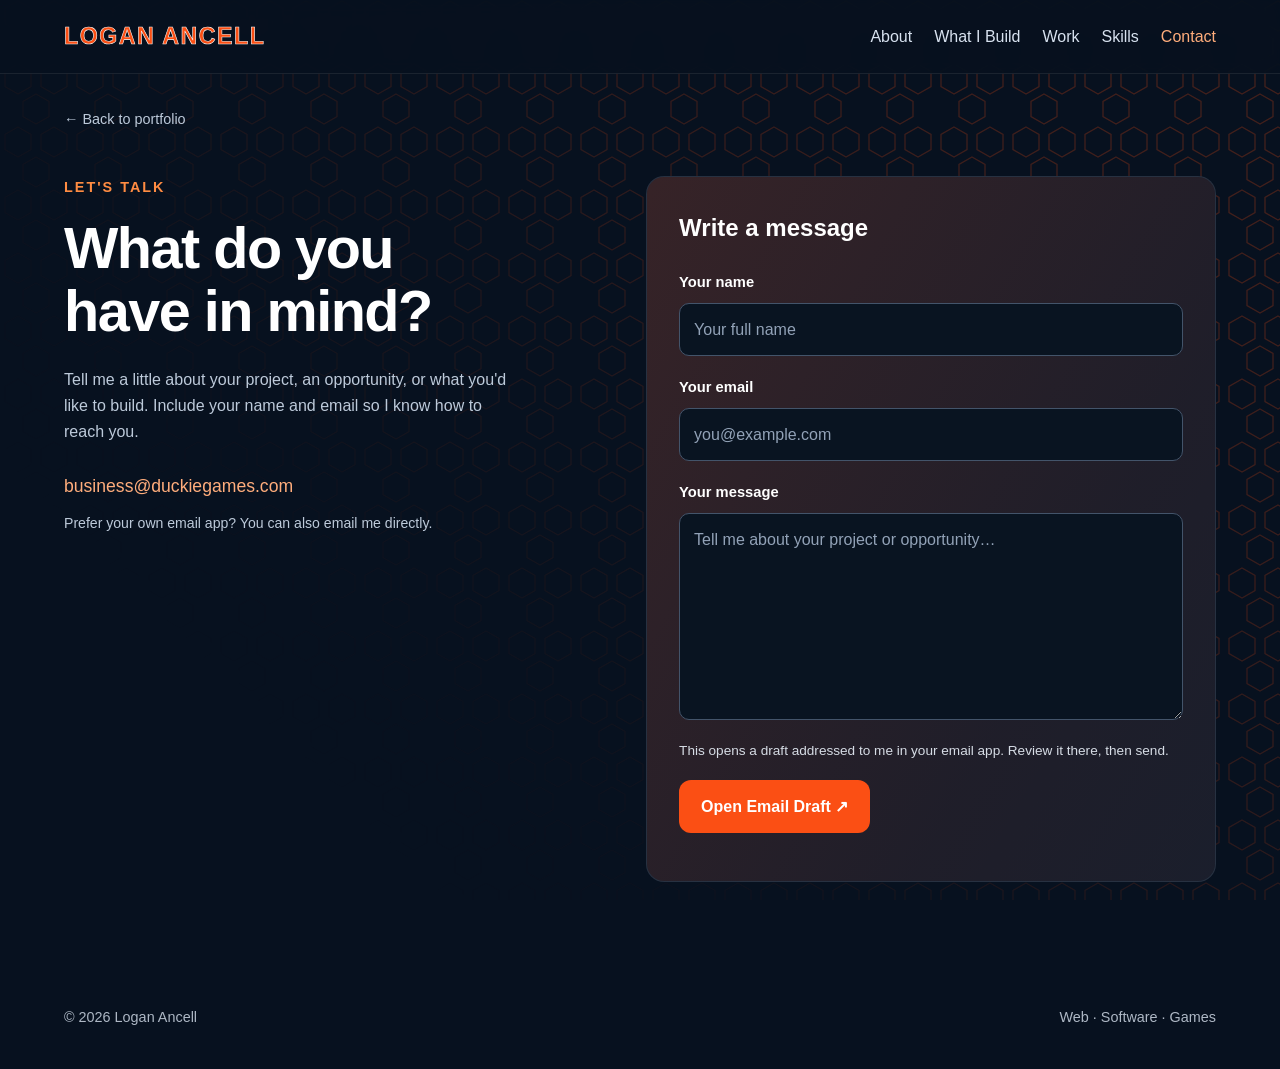
==== contact.html @ 99e231d8 "Add contact page and route inquiries to business email" ====
<!DOCTYPE html>
<html lang="en">
<head>
    <meta charset="UTF-8">
    <meta name="viewport" content="width=device-width, initial-scale=1.0">
    <meta name="description" content="Contact Logan Ancell about websites, applications, technical projects, and game development.">
    <meta name="theme-color" content="#07111f">
    <title>Contact | Logan Ancell</title>
    <link rel="stylesheet" href="style.css?v=20261027-contact">
    <script src="contact.js" defer></script>
</head>
<body>
    <a class="skip-link" href="#main">Skip to content</a>
    <nav class="navbar" aria-label="Main navigation">
        <div class="nav-container">
            <a href="index.html" class="logo">LOGAN ANCELL</a>
            <div class="nav-links">
                <a href="index.html#about">About</a>
                <a href="index.html#capabilities">What I Build</a>
                <a href="index.html#projects">Work</a>
                <a href="index.html#skills">Skills</a>
                <a href="contact.html" aria-current="page">Contact</a>
            </div>
        </div>
    </nav>
    <main id="main" class="page-container contact-page">
        <a class="back-link" href="index.html">← Back to portfolio</a>
        <div class="contact-layout">
            <section class="contact-intro" aria-labelledby="contact-title">
                <p class="hero-tag">LET'S TALK</p>
                <h1 id="contact-title">What do you<br>have in mind?</h1>
                <p>Tell me a little about your project, an opportunity, or what you'd like to build. Include your name and email so I know how to reach you.</p>
                <a class="direct-email" href="mailto:business@duckiegames.com">business@duckiegames.com</a>
                <p class="contact-note">Prefer your own email app? You can also email me directly.</p>
            </section>
            <section class="card message-card" aria-labelledby="message-title">
                <h2 id="message-title">Write a message</h2>
                <form id="contact-form" action="mailto:business@duckiegames.com" method="post" enctype="text/plain">
                    <div class="form-field">
                        <label for="sender-name">Your name</label>
                        <input id="sender-name" name="name" type="text" autocomplete="name" maxlength="120" required placeholder="Your full name">
                    </div>
                    <div class="form-field">
                        <label for="sender-email">Your email</label>
                        <input id="sender-email" name="email" type="email" autocomplete="email" maxlength="254" required placeholder="you@example.com">
                    </div>
                    <div class="form-field">
                        <label for="sender-message">Your message</label>
                        <textarea id="sender-message" name="message" rows="7" maxlength="5000" required placeholder="Tell me about your project or opportunity…"></textarea>
                    </div>
                    <p class="form-help" id="email-help">This opens a draft addressed to me in your email app. Review it there, then send.</p>
                    <button class="btn btn-primary" type="submit" aria-describedby="email-help">Open Email Draft <span aria-hidden="true">↗</span></button>
                    <p id="form-status" class="form-status" role="status" aria-live="polite"></p>
                    <noscript><p class="form-help">Your browser will open your email app to continue. You can also email business@duckiegames.com directly.</p></noscript>
                </form>
            </section>
        </div>
    </main>
    <footer class="footer"><p>© 2026 Logan Ancell</p><p>Web · Software · Games</p></footer>
</body>
</html>
---- style.css ----
* {
    margin: 0;
    padding: 0;
    box-sizing: border-box;
}

html {
    scroll-behavior: smooth;
}

body {
    font-family: Arial, Helvetica, sans-serif;
    background: #07111f;
    color: #ffffff;
    line-height: 1.6;
    position: relative;
    overflow-x: hidden;
}

body::before {
    content: "";
    position: fixed;
    inset: 0;
    pointer-events: none;
    z-index: 0;

    /* smaller, tighter hex honeycomb pattern */
    background-image: url("data:image/svg+xml,%3Csvg xmlns='http://www.w3.org/2000/svg' width='72' height='63' viewBox='0 0 72 63'%3E%3Cg fill='none' stroke='%23fb4f14' stroke-width='1.35'%3E%3Cpath d='M18 1 L31 8.5 L31 23.5 L18 31 L5 23.5 L5 8.5 Z'/%3E%3Cpath d='M54 1 L67 8.5 L67 23.5 L54 31 L41 23.5 L41 8.5 Z'/%3E%3Cpath d='M36 31 L49 38.5 L49 53.5 L36 61 L23 53.5 L23 38.5 Z'/%3E%3C/g%3E%3C/svg%3E");
    background-repeat: repeat;
    background-size: 72px 63px;

    /* animate visibility instead of movement */
    opacity: 0.24;
    animation: honeycombOpacity 9s ease-in-out infinite;

    /* strong top-right, fades toward bottom-left */
    -webkit-mask-image: linear-gradient(
    225deg,
    #000 0%,
    #000 12%,
    rgba(0, 0, 0, 0.92) 22%,
    rgba(0, 0, 0, 0.68) 38%,
    rgba(0, 0, 0, 0.32) 55%,
    rgba(0, 0, 0, 0.10) 68%,
    transparent 82%
);

mask-image: linear-gradient(
    225deg,
    #000 0%,
    #000 12%,
    rgba(0, 0, 0, 0.92) 22%,
    rgba(0, 0, 0, 0.68) 38%,
    rgba(0, 0, 0, 0.32) 55%,
    rgba(0, 0, 0, 0.10) 68%,
    transparent 82%
);
}

@keyframes honeycombOpacity {
    0%   { opacity: 0.18; }
    50%  { opacity: 0.40; }
    100% { opacity: 0.18; }
}

.navbar,
.hero,
.page-container,
.footer {
    position: relative;
    z-index: 1;
}

/* NAVBAR */
.navbar {
    position: sticky;
    top: 0;
    z-index: 1000;
    background: rgba(7, 17, 31, 0.9);
    backdrop-filter: blur(10px);
    border-bottom: 1px solid rgba(255,255,255,0.08);
}

.nav-container {
    max-width: 1200px;
    margin: auto;
    padding: 18px 24px;
    display: flex;
    justify-content: space-between;
    align-items: center;
}

.logo {
    display: inline-block;

    font-size: 1.45rem;
    font-weight: 900;
    letter-spacing: 1.5px;

    color: #fb4f14;

    /* Thin white outline around the letters */
    -webkit-text-stroke: 0.6px #ffffff;

    text-decoration: none;

    transform-origin: center;

    transition:
        transform 0.3s ease,
        text-shadow 0.3s ease,
        color 0.3s ease;
}

.logo:hover {
    transform: scale(1.10);

    color: #ff5a1f;

    text-shadow:
        0 0 6px rgba(251, 79, 20, 0.9),
        0 0 12px rgba(251, 79, 20, 0.7),
        0 0 22px rgba(251, 79, 20, 0.5),
        0 0 36px rgba(251, 79, 20, 0.25);
}

.nav-links {
    display: flex;
    gap: 22px;
}

.nav-links a {
    color: #d8e2f0;
    text-decoration: none;
    transition: 0.25s ease;
}

.nav-links a:hover {
    color: #fb4f14;
}

/* HERO */
.hero {
    position: relative;
    overflow: hidden;
    max-width: 1200px;
    margin: 30px auto 0;
    min-height: 520px;
    border-radius: 24px;
    padding: 80px 40px;
    background: linear-gradient(135deg, #0d1b2a, #10243f);
    border: 1px solid rgba(255,255,255,0.08);
}

.hero-gradient {
    position: absolute;
    inset: 0;
    background: linear-gradient(
        120deg,
        rgba(251, 79, 20, 0.35),
        rgba(255, 255, 255, 0.05),
        rgba(18, 52, 86, 0.5),
        rgba(251, 79, 20, 0.2)
    );
    background-size: 300% 300%;
    animation: gradientMove 10s ease infinite;
    z-index: 0;
}

@keyframes gradientMove {
    0% { background-position: 0% 50%; }
    50% { background-position: 100% 50%; }
    100% { background-position: 0% 50%; }
}

.hero-content {
    position: relative;
    z-index: 1;
    max-width: 760px;
}

.hero-tag {
    color: #ff8c42;
    font-size: 0.9rem;
    letter-spacing: 2px;
    font-weight: bold;
    margin-bottom: 18px;
}

.hero h1 {
    font-size: clamp(3rem, 7vw, 5.4rem);
    line-height: 0.95;
    margin-bottom: 24px;
}

.hero-text {
    font-size: 1.15rem;
    color: #d6dce5;
    max-width: 650px;
    margin-bottom: 30px;
}

.hero-buttons {
    display: flex;
    gap: 14px;
    flex-wrap: wrap;
}

.btn {
    display: inline-block;
    padding: 14px 22px;
    border-radius: 12px;
    text-decoration: none;
    font-weight: bold;
    transition: 0.25s ease;
}

.btn-primary {
    background: #fb4f14;
    color: #ffffff;
}

.btn-primary:hover {
    transform: translateY(-3px);
    box-shadow: 0 10px 25px rgba(251, 79, 20, 0.35);
}

.btn-secondary {
    background: rgba(255,255,255,0.08);
    color: #ffffff;
    border: 1px solid rgba(255,255,255,0.12);
}

.btn-secondary:hover {
    transform: translateY(-3px);
    border-color: #fb4f14;
}

/* PAGE LAYOUT */
.page-container {
    max-width: 1200px;
    margin: auto;
    padding: 40px 24px 80px;
}

.section {
    margin-top: 40px;
}

.section-header {
    display: flex;
    align-items: center;
    gap: 14px;
    margin-bottom: 22px;
}

.section-header span {
    display: inline-flex;
    width: 36px;
    height: 36px;
    align-items: center;
    justify-content: center;
    border-radius: 50%;
    background: #fb4f14;
    color: #fff;
    font-weight: bold;
}

.section-header h2 {
    font-size: 2rem;
}

/* GRIDS */
.card-grid {
    display: grid;
    grid-template-columns: repeat(2, 1fr);
    gap: 22px;
}

.two-col {
    grid-template-columns: repeat(2, 1fr);
}

.three-col {
    grid-template-columns: repeat(3, 1fr);
}

/* CARDS */
.card,
.project-card {
    position: relative;
    overflow: hidden;
    isolation: isolate;

    background: #0e1a2b;
    border: 1px solid rgba(255, 255, 255, 0.10);
    border-radius: 18px;
    padding: 24px;

    transition:
        transform 0.3s ease,
        box-shadow 0.3s ease,
        border-color 0.3s ease;
}

.project-link {
    display: inline-block;
    margin-top: 20px;

    color: #ff8c42;

    font-weight: bold;
    text-decoration: none;

    transition: 0.2s ease;
}

.project-link:hover {
    color: #ffffff;
    transform: translateX(4px);
}

/* Animated gradient inside every card */
.card::before,
.project-card::before {
    content: "";
    position: absolute;
    inset: -40%;
    z-index: 0;
    pointer-events: none;

    background: linear-gradient(
        120deg,
        rgba(251, 79, 20, 0.38) 0%,
        rgba(251, 79, 20, 0.12) 24%,
        rgba(255, 255, 255, 0.04) 42%,
        rgba(25, 64, 110, 0.38) 62%,
        rgba(14, 37, 68, 0.28) 78%,
        rgba(251, 79, 20, 0.24) 100%
    );

    background-size: 250% 250%;

    animation: cardGradientMove 7s ease-in-out infinite;

    opacity: 0.60;

    transition:
        opacity 0.3s ease,
        transform 0.4s ease;
}


/* Keeps text/content above animated background */
.card > *,
.project-card > * {
    position: relative;
    z-index: 1;
}


/* Card hover */
.card:hover,
.project-card:hover {
    transform: translateY(-7px);

    border-color: rgba(251, 79, 20, 0.65);

    box-shadow:
        0 18px 36px rgba(0, 0, 0, 0.35),
        0 0 22px rgba(251, 79, 20, 0.18);
}


/* Gradient gets brighter on hover */
.card:hover::before,
.project-card:hover::before {
    opacity: 0.88;
    transform: scale(1.08);
}


/* Card headings */
.card h3,
.project-card h3 {
    font-size: 1.4rem;
    margin-bottom: 12px;
}


/* Card text */
.card p,
.project-card p {
    color: #d6dce5;
}


/* Animated gradient movement */
@keyframes cardGradientMove {
    0% {
        background-position: 0% 50%;
        transform: translate3d(-3%, -2%, 0);
    }

    50% {
        background-position: 100% 50%;
        transform: translate3d(3%, 2%, 0);
    }

    100% {
        background-position: 0% 50%;
        transform: translate3d(-3%, -2%, 0);
    }
}


/* ------------------------------
   PROJECT CARD DETAILS
------------------------------ */

.project-label {
    color: #ff8c42;
    font-size: 0.8rem;
    font-weight: bold;
    letter-spacing: 1px;
    margin-bottom: 8px;
}

.project-top {
    margin-bottom: 10px;
}

.project-image {
    display: block;
    width: 100%;
    max-height: 180px;
    object-fit: cover;
}

/* TAGS */
.tags {
    display: flex;
    flex-wrap: wrap;
    gap: 8px;
    margin-top: 18px;
}

.tags span {
    background: rgba(255,255,255,0.06);
    color: #ffffff;
    padding: 6px 10px;
    border-radius: 999px;
    font-size: 0.8rem;
}

/* LISTS */
ul {
    list-style: none;
    margin-top: 8px;
}

li {
    padding: 8px 0;
    border-bottom: 1px solid rgba(255,255,255,0.08);
    color: #d6dce5;
}

/* CONTACT */
.contact-links {
    display: flex;
    gap: 18px;
    margin-top: 18px;
    flex-wrap: wrap;
}

.contact-links a,
.contact-email {
    color: #ff8c42;
    text-decoration: none;
    font-weight: bold;
    font-size: 1rem;
    font-family: Arial, Helvetica, sans-serif;
}

.contact-links a:hover {
    color: #ffffff;
}

/* FOOTER */
.footer {
    max-width: 1200px;
    margin: 0 auto 40px;
    padding: 20px 24px 0;
    display: flex;
    justify-content: space-between;
    gap: 10px;
    color: #aeb8c5;
    font-size: 0.9rem;
}

/* MOBILE */
@media (max-width: 900px) {
    .card-grid,
    .two-col,
    .three-col {
        grid-template-columns: 1fr;
    }

    .hero {
        padding: 60px 24px;
        min-height: auto;
    }
}

@media (max-width: 700px) {
    .nav-container {
        flex-direction: column;
        gap: 12px;
        align-items: flex-start;
    }

    .nav-links {
        flex-wrap: wrap;
        gap: 14px;
    }

    .hero h1 {
        font-size: 2.7rem;
    }

    .footer {
        flex-direction: column;
    }
}

/* ------------------------------
   CASE STUDY
------------------------------ */

.case-hero {
    position: relative;
    overflow: hidden;

    max-width: 1200px;
    margin: 30px auto 0;
    padding: 75px 40px;

    border-radius: 24px;

    background:
        linear-gradient(
            120deg,
            rgba(251, 79, 20, 0.26),
            rgba(19, 36, 60, 0.92),
            rgba(24, 63, 104, 0.72)
        );

    background-size: 300% 300%;
    animation: gradientMove 10s ease infinite;

    border: 1px solid rgba(255, 255, 255, 0.08);

    z-index: 1;
}

.case-hero-content {
    max-width: 950px;
}

.case-hero h1 {
    font-size: clamp(3rem, 7vw, 5.5rem);
    line-height: 1;
    margin-bottom: 25px;
}

.case-intro {
    max-width: 780px;
    color: #d6dce5;
    font-size: 1.15rem;
    margin-bottom: 40px;
}

.case-meta-grid {
    display: grid;
    grid-template-columns: repeat(2, 1fr);
    gap: 14px;
}

.case-meta-card {
    padding: 18px;

    border-radius: 14px;

    background: rgba(6, 15, 27, 0.55);
    border: 1px solid rgba(255, 255, 255, 0.08);
}

.case-meta-card span {
    display: block;

    color: #ff8c42;

    font-size: 0.7rem;
    font-weight: bold;
    letter-spacing: 1.5px;

    margin-bottom: 5px;
}

.case-meta-card strong {
    font-size: 0.95rem;
}

.case-container {
    position: relative;
    z-index: 1;

    max-width: 1200px;
    margin: auto;

    padding: 20px 24px 90px;
}

.case-section {
    padding: 60px 0;
    border-top: 1px solid rgba(255, 255, 255, 0.08);
}

.case-section:first-child {
    border-top: none;
}

.case-two-column {
    display: grid;
    grid-template-columns: repeat(2, 1fr);
    gap: 28px;
}

.case-two-column p,
.case-copy p,
.case-highlight p {
    color: #d6dce5;
    margin-bottom: 18px;
}

.case-highlight {
    position: relative;
    overflow: hidden;

    padding: 28px;

    border-radius: 18px;

    background: rgba(14, 26, 43, 0.92);

    border: 1px solid rgba(251, 79, 20, 0.28);
}

.case-highlight h3 {
    margin-bottom: 15px;
}

.case-highlight ul {
    list-style: none;
}

.case-highlight li {
    padding: 9px 0;
    color: #d6dce5;

    border-bottom: 1px solid rgba(255, 255, 255, 0.07);
}

.case-grid {
    display: grid;
    grid-template-columns: repeat(2, 1fr);
    gap: 20px;
}

.case-card {
    position: relative;
    overflow: hidden;

    padding: 24px;

    border-radius: 18px;

    background: rgba(14, 26, 43, 0.92);

    border: 1px solid rgba(255, 255, 255, 0.08);

    transition:
        transform 0.3s ease,
        border-color 0.3s ease,
        box-shadow 0.3s ease;
}

.case-card:hover {
    transform: translateY(-5px);

    border-color: rgba(251, 79, 20, 0.5);

    box-shadow:
        0 14px 30px rgba(0, 0, 0, 0.3),
        0 0 18px rgba(251, 79, 20, 0.10);
}

.case-card h3 {
    margin-bottom: 10px;
}

.case-card p {
    color: #d6dce5;
}

.media-placeholder {
    min-height: 420px;

    margin-bottom: 28px;

    border-radius: 20px;

    border: 1px dashed rgba(251, 79, 20, 0.5);

    background:
        linear-gradient(
            120deg,
            rgba(251, 79, 20, 0.08),
            rgba(20, 52, 86, 0.18)
        );

    display: flex;
    align-items: center;
    justify-content: center;

    color: rgba(255, 255, 255, 0.45);

    font-size: 0.8rem;
    font-weight: bold;
    letter-spacing: 2px;
}

.case-actions {
    display: flex;
    gap: 14px;
    flex-wrap: wrap;
}

@media (max-width: 800px) {

    .case-meta-grid,
    .case-two-column,
    .case-grid {
        grid-template-columns: 1fr;
    }

    .case-hero {
        padding: 55px 24px;
    }

    .media-placeholder {
        min-height: 240px;
    }

}

    /* ------------------------------
   CASE STUDY IMAGES
------------------------------ */

.case-media {
    position: relative;
    overflow: hidden;

    width: 100%;
    margin-bottom: 28px;

    border-radius: 20px;

    border: 1px solid rgba(251, 79, 20, 0.35);

    background: #08111f;

    box-shadow:
        0 18px 40px rgba(0, 0, 0, 0.28),
        0 0 20px rgba(251, 79, 20, 0.06);
}

.case-image {
    display: block;

    width: 100%;
    height: auto;

    transition:
        transform 0.5s ease,
        filter 0.5s ease;
}

.case-media:hover .case-image {
    transform: scale(1.015);
    filter: brightness(1.06);
}

/* Portfolio overview and accessible navigation */
section[id], main[id] { scroll-margin-top: 110px; }
.skip-link { position: fixed; top: -80px; left: 16px; z-index: 2000; padding: 12px 18px; background: #fff; color: #07111f; border-radius: 8px; }
.skip-link:focus { top: 12px; }
a:focus-visible { outline: 3px solid #ffb48a; outline-offset: 5px; }
.hero { min-height: auto; padding: 70px 40px; }
.hero-content { max-width: 940px; }
.hero h1 { font-size: clamp(2.6rem, 5.8vw, 4.7rem); line-height: 1.06; letter-spacing: -2px; }
.hero-text { max-width: 760px; }
.hero-topics { display: flex; flex-wrap: wrap; gap: 10px 22px; margin-top: 36px; padding-top: 22px; border-top: 1px solid rgba(255,255,255,.16); color: #d6dce5; font-size: .88rem; }
.section-intro { max-width: 720px; color: #bdcada; margin: -8px 0 24px; }
.section-header span { flex-shrink: 0; }
.section-header h2 { line-height: 1.2; }
.project-details { margin-top: 18px; }
.project-details li { font-size: .94rem; }
.project-details strong { color: #fff; }
.project-actions { display: flex; flex-wrap: wrap; gap: 8px 24px; }
.education-card { display: grid; grid-template-columns: 1fr 1fr; gap: 24px; align-items: center; }
.contact-links a { overflow-wrap: anywhere; }
.contact-card { padding: 32px; }
@media (max-width: 900px) {
    .hero { margin: 20px 24px 0; padding: 48px 28px; }
    .education-card { grid-template-columns: 1fr; gap: 16px; }
}
@media (max-width: 700px) {
    section[id], main[id] { scroll-margin-top: 145px; }
    .nav-container { padding: 14px 20px; }
    .nav-links { gap: 8px 18px; font-size: .9rem; }
    .nav-links a { padding: 4px 0; }
    .hero { margin: 16px 16px 0; padding: 36px 22px; }
    .hero h1 { font-size: clamp(2.15rem, 9vw, 3.4rem); letter-spacing: -1px; }
    .hero-tag { font-size: .75rem; letter-spacing: 1.2px; }
    .hero-text { font-size: 1rem; }
    .page-container { padding: 24px 16px 48px; }
    .section { margin-top: 32px; }
    .section-header h2 { font-size: 1.55rem; }
    .card, .project-card, .contact-card { padding: 22px; }
    .contact-links { flex-direction: column; gap: 16px; }
    .hero-buttons .btn { text-align: center; }
}
@media (prefers-reduced-motion: reduce) {
    html { scroll-behavior: auto; }
    *, *::before, *::after { animation: none !important; transition: none !important; }
}

/* Screenshot-led project gallery */
.gallery-card { display: flex; flex-direction: column; }
.screenshot-link {
    display: block; overflow: hidden; margin: -24px -24px 24px;
    color: #dce6f2; text-decoration: none;
    border-bottom: 1px solid rgba(255,255,255,.12);
    background: #091321;
}
.screenshot-link img {
    display: block; width: 100%; height: auto; aspect-ratio: 8 / 5;
    object-fit: contain; object-position: top; transition: filter .25s ease;
}
.screenshot-caption {
    display: flex; justify-content: space-between; padding: 10px 18px;
    font-size: .78rem; font-weight: bold; letter-spacing: .2px;
    background: rgba(6,15,27,.8);
}
.screenshot-link:hover img { filter: brightness(1.1); }
.screenshot-link:hover .screenshot-caption { color: #ffad7c; }
.gallery-card h3 { font-size: 1.4rem; }
.gallery-card .project-label { font-size: .72rem; }
.gallery-card .tags { margin-top: auto; padding-top: 20px; }
.additional-work {
    margin-top: 24px; padding: 24px 0 4px;
    border-top: 1px solid rgba(255,255,255,.12);
}
.additional-work h3 { font-size: 1rem; margin-bottom: 6px; }
.additional-work p { color: #bdcada; max-width: 780px; }
@media (max-width: 700px) {
    .screenshot-link { margin: -22px -22px 22px; }
}

/* Dedicated contact page */
.contact-page { min-height: calc(100vh - 180px); padding-top: 32px; }
.back-link { color: #bdcada; text-decoration: none; font-size: .9rem; }
.back-link:hover { color: #ffad7c; }
.contact-layout { display: grid; grid-template-columns: 1fr 1.1fr; gap: 64px; align-items: start; padding: 44px 0 24px; }
.contact-intro h1 { font-size: clamp(2.5rem, 4.5vw, 4.1rem); letter-spacing: -1.5px; line-height: 1.1; margin-bottom: 24px; }
.contact-intro > p:not(.hero-tag) { color: #bdcada; max-width: 460px; }
.direct-email { display: inline-block; color: #ffad7c; font-size: 1.1rem; text-decoration: none; margin: 28px 0 12px; overflow-wrap: anywhere; }
.contact-note { font-size: .88rem; }
.message-card { padding: 32px; }
.message-card:hover { transform: none; }
.message-card h2 { font-size: 1.5rem; margin-bottom: 24px; }
.form-field { margin-bottom: 20px; }
.form-field label { display: block; margin-bottom: 8px; font-size: .92rem; font-weight: bold; }
.form-field input, .form-field textarea {
    display: block; width: 100%; border: 1px solid #43546a; border-radius: 10px;
    padding: 13px 14px; background: #091421; color: #fff; font: inherit;
}
.form-field textarea { min-height: 170px; resize: vertical; }
.form-field input::placeholder, .form-field textarea::placeholder { color: #92a2b7; }
.form-field input:focus, .form-field textarea:focus { outline: 2px solid #ffad7c; outline-offset: 2px; border-color: #ffad7c; }
.form-help { color: #bdcada; font-size: .85rem; margin: 0 0 18px; }
.message-card button { font: inherit; font-weight: bold; border: 0; cursor: pointer; }
.message-card button:focus-visible { outline: 3px solid #ffb48a; outline-offset: 5px; }
.form-status { color: #d6dce5; font-size: .88rem; margin-top: 16px; }
.nav-links a[aria-current="page"] { color: #ffad7c; }
@media (max-width: 900px) {
    .contact-layout { grid-template-columns: 1fr; gap: 32px; padding-top: 32px; }
    .contact-intro > p:not(.hero-tag) { max-width: 650px; }
}
@media (max-width: 700px) {
    .contact-page { padding-top: 24px; }
    .message-card { padding: 24px; }
    .contact-intro h1 { font-size: 2.8rem; }
    .message-card button { width: 100%; }
}
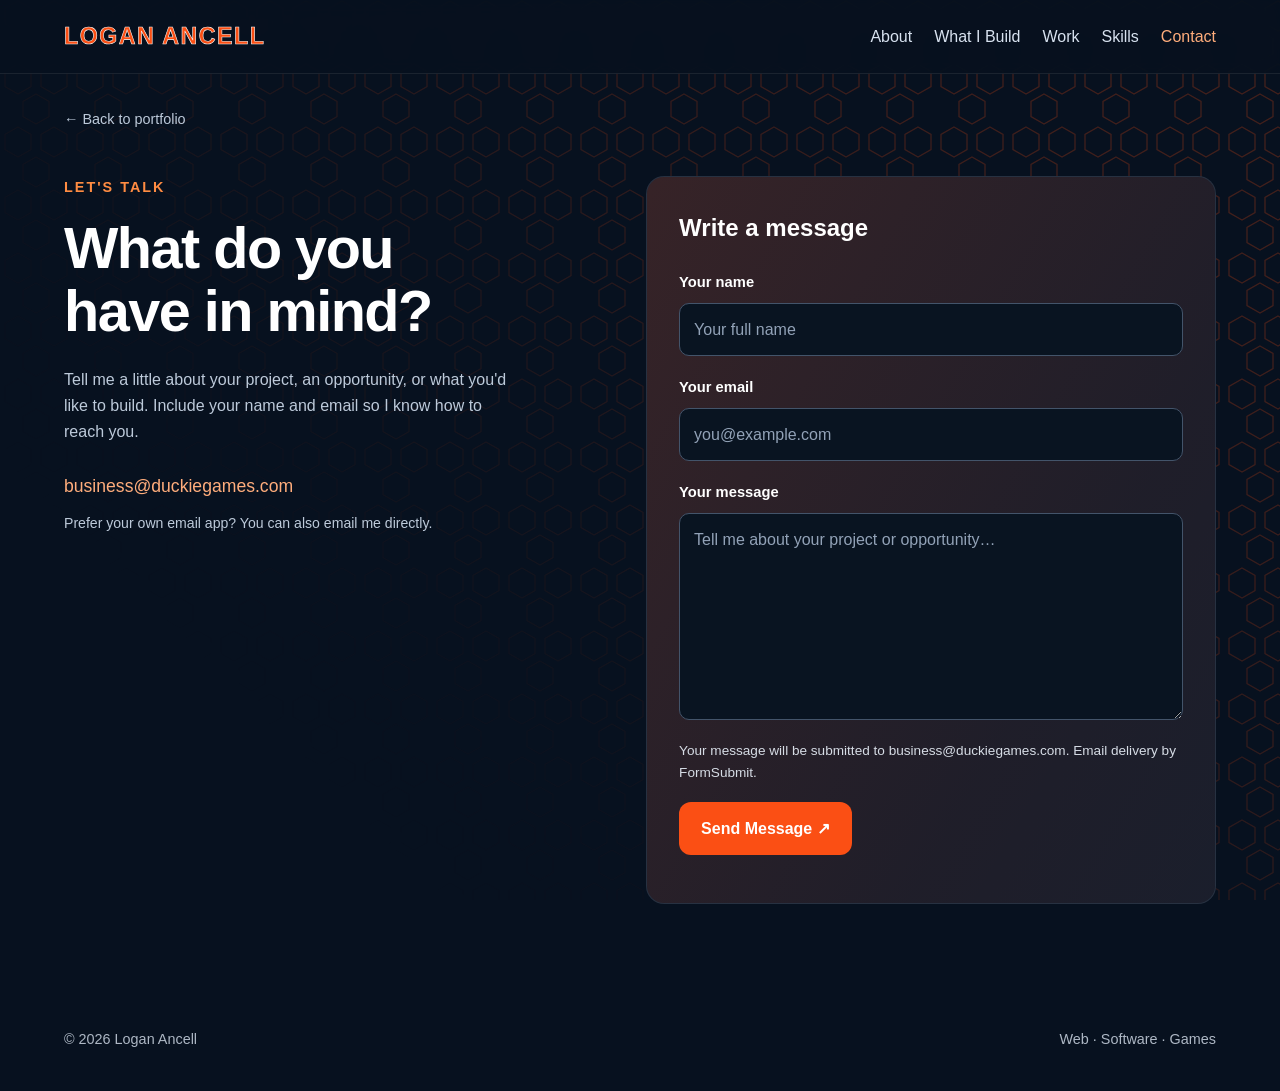
==== commit c82a50fe: "Clarify project attribution, anonymize concepts, and add direct contact submissions" ====
--- a/contact.html
+++ b/contact.html
@@ -6,8 +6,8 @@
     <meta name="description" content="Contact Logan Ancell about websites, applications, technical projects, and game development.">
     <meta name="theme-color" content="#07111f">
     <title>Contact | Logan Ancell</title>
-    <link rel="stylesheet" href="style.css?v=20261027-contact">
-    <script src="contact.js" defer></script>
+    <link rel="stylesheet" href="style.css?v=20261027-update3">
+    <script src="contact.js?v=20261027-direct" defer></script>
 </head>
 <body>
     <a class="skip-link" href="#main">Skip to content</a>
@@ -35,7 +35,12 @@
             </section>
             <section class="card message-card" aria-labelledby="message-title">
                 <h2 id="message-title">Write a message</h2>
-                <form id="contact-form" action="mailto:business@duckiegames.com" method="post" enctype="text/plain">
+                <form id="contact-form" action="https://formsubmit.co/business@duckiegames.com" method="POST">
+                    <input type="hidden" name="_subject" id="email-subject" value="Portfolio inquiry">
+                    <input type="hidden" name="_next" value="https://itzpvlmz.github.io/thanks.html">
+                    <input type="hidden" name="_template" value="table">
+                    <input type="hidden" name="_url" value="https://itzpvlmz.github.io/contact.html">
+                    <input type="text" name="_honey" class="form-honeypot" tabindex="-1" autocomplete="off" aria-hidden="true">
                     <div class="form-field">
                         <label for="sender-name">Your name</label>
                         <input id="sender-name" name="name" type="text" autocomplete="name" maxlength="120" required placeholder="Your full name">
@@ -48,10 +53,10 @@
                         <label for="sender-message">Your message</label>
                         <textarea id="sender-message" name="message" rows="7" maxlength="5000" required placeholder="Tell me about your project or opportunity…"></textarea>
                     </div>
-                    <p class="form-help" id="email-help">This opens a draft addressed to me in your email app. Review it there, then send.</p>
-                    <button class="btn btn-primary" type="submit" aria-describedby="email-help">Open Email Draft <span aria-hidden="true">↗</span></button>
+                    <p class="form-help" id="email-help">Your message will be submitted to business@duckiegames.com. Email delivery by FormSubmit.</p>
+                    <button class="btn btn-primary" type="submit" aria-describedby="email-help">Send Message <span aria-hidden="true">↗</span></button>
                     <p id="form-status" class="form-status" role="status" aria-live="polite"></p>
-                    <noscript><p class="form-help">Your browser will open your email app to continue. You can also email business@duckiegames.com directly.</p></noscript>
+                    <noscript><p class="form-help">You can submit this form without JavaScript.</p></noscript>
                 </form>
             </section>
         </div>
--- a/style.css
+++ b/style.css
@@ -915,3 +915,7 @@
     .contact-intro h1 { font-size: 2.8rem; }
     .message-card button { width: 100%; }
 }
+.form-honeypot { display: none; }
+.thanks-card { max-width: 720px; margin: 60px auto; padding: 40px; }
+.thanks-card h1 { font-size: 2.4rem; line-height: 1.2; margin-bottom: 20px; }
+.thanks-card .btn { margin-top: 24px; }
